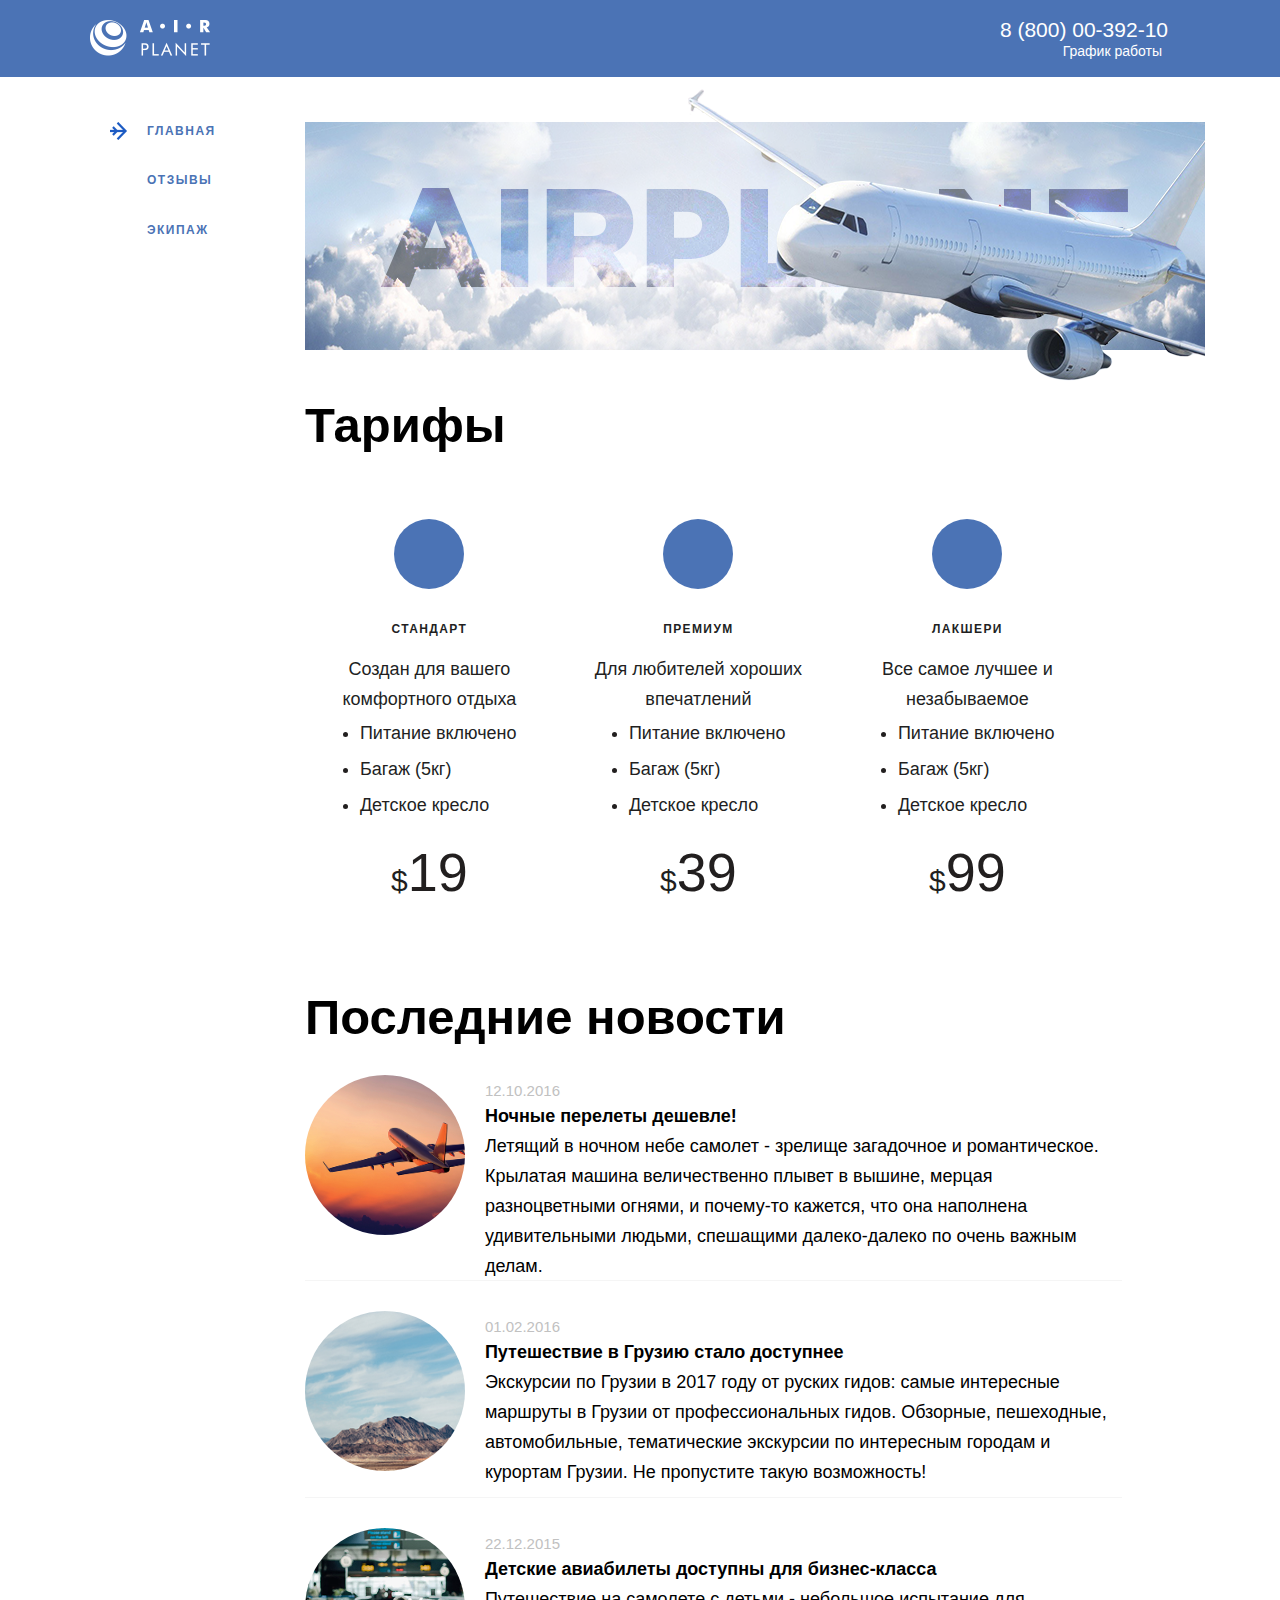
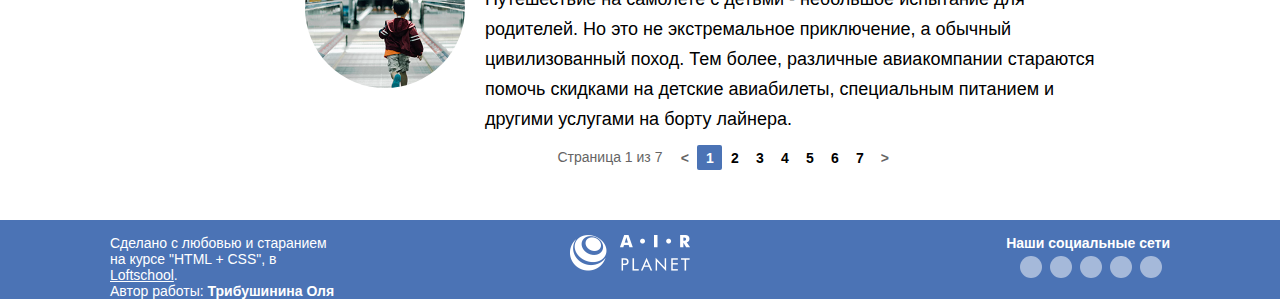
==== index.html @ 07556208 "rename" ====
<!DOCTYPE html>
<html lang="ru">
<head>
	<meta charset="UTF-8">
	<title>Main</title>
	<meta http-equiv="X-UA-Compatible" content="ie=edge">

	<meta name="viewport" content="width=1100, initial-scale=1.0">

	<link rel="stylesheet" href="css/main.css">
</head>
<body>
	<div class="wrapper">
		<header class="header">
			<div class="header__container">
				<div class="logo logo--header">
					<img class="logo__pic" src="img/logo.png" alt="логотип">
				</div>
				<address class="contacts">
					<div class="contacts__phone">
						<a class="phone-link" href="tel:+78000039210">8 (800) 00-392-10</a>
					</div>
					<div class="contacts__schedule">
						<button type="button" class="schedule-button">График работы</button>
						<!-- <div class="window">
							<p class="week">пн-вс: 09:00-20:00</p>
							<p class="break">обед 14:00-14:30</p>
						</div> -->
					</div>
				</address>	
			</div>
		</header>
		<div class="container">
			<aside class="sidebar">
				<nav class="menu">
					<ul class="menu__list">
						<li class="menu__item">
							<a href="index.html" class="menu__link-main">Главная</a>
						</li>
						<li class="menu__item">
							<a href="comments.html" class="menu__link-reviews">Отзывы</a>
						</li>
						<li class="menu__item">
							<a href="comments.html" class="menu__link-team">Экипаж</a>
						</li>
					</ul>
				</nav>
			</aside>
			<main class="maincontent">
				<figure class="maincontent__airplane-image"> 
					<img class="pic" src="img/airplane_cover.png" alt="самолет">
				</figure>
				<article class="maincontent__tariffs">
					<h1 class="maincontent__tariffs-title">Тарифы</h1>	
					<div class="maincontent__tariffs-list">
						<section class="section">
							<a href="#" class="section__link">
								<div class="section__image section__image--flower"></div>
								<h2 class="section__title">Стандарт</h2>
								<p class="section__text">Создан для вашего комфортного отдыха</p>
								<ul class="section__list">
									<li class="list-elem">Питание включено</li>
									<li class="list-elem">Багаж (5кг)</li>
									<li class="list-elem">Детское кресло</li>
								</ul>
								<div class="price"><span class="dollar">$</span>19</div>
							</a>
						</section>
						<section class="section">
							<a href="#" class="section__link">
								<div class="section__image section__image--star"></div>
								<h2 class="section__title">Премиум</h2>
								<p class="section__text">Для любителей хороших впечатлений</p>
								<ul class="section__list">
									<li class="list-elem">Питание включено</li>
									<li class="list-elem">Багаж (5кг)</li>
									<li class="list-elem">Детское кресло</li>
								</ul>
								<div class="price"><span class="dollar">$</span>39</div>
							</a>
						</section>
						<section class="section">
							<a href="#" class="section__link">
								<div class="section__image section__image--pallete"></div>
								<h2 class="section__title">Лакшери</h2>
								<p class="section__text">Все самое лучшее и незабываемое</p>
								<ul class="section__list">
									<li class="list-elem">Питание включено</li>
									<li class="list-elem">Багаж (5кг)</li>
									<li class="list-elem">Детское кресло</li>
								</ul>
								<div class="price"><span class="dollar">$</span>99</div>
							</a>
						</section>
					</div>
				</article>
				<article class="maincontent__news">
					<h3 class="maincontent__news-title">Последние новости</h3> 
					<section class="pattern-section pattern-section--border">
						<figure class="pattern-image">
							<img class="pattern-image__photo" src="img/nightflying.png" alt="ночной перелет">
						</figure>
						<figcaption class="pattern">
							<time datetime="12.10.2016" class="pattern__time">12.10.2016</time>
							<h4 class="pattern__title">Ночные перелеты дешевле!</h4>
							<p class="pattern__text">Летящий в ночном небе самолет - зрелище загадочное и романтическое. Крылатая машина величественно плывет в вышине, мерцая разноцветными огнями, и почему-то кажется, что она наполнена удивительными людьми, спешащими далеко-далеко по очень важным делам.</p>
						</figcaption>
					</section>
					<section class="pattern-section pattern-section--border">
						<figure class="pattern-image">
								<img class="pattern-image__photo" src="img/Georgia.png" alt="путешествие в Грузию">
							</figure>
						<figcaption class="pattern">
							<time datetime="01.02.2016" class="pattern__time">01.02.2016</time>
							<h4 class="pattern__title">Путешествие в Грузию стало доступнее</h4>
							<p class="pattern__text">Экскурсии по Грузии в 2017 году от руских гидов: самые интересные маршруты в Грузии от профессиональных гидов. Обзорные, пешеходные, автомобильные, тематические экскурсии по интересным городам и курортам Грузии. Не пропустите такую возможность!</p>
						</figcaption>
					</section>
					<section class="pattern-section">
						<figure class="pattern-image">
								<img class="pattern-image__photo" src="img/chlildrenTrip.png" alt="путешествие с детьми">
						</figure>
						<figcaption class="pattern">
							<time datetime="22.12.2015" class="pattern__time">22.12.2015</time>
							<h4 class="pattern__title">Детские авиабилеты доступны для бизнес-класса</h4>
							<p class="pattern__text">Путешествие на самолете с детьми - небольшое испытание для родителей. Но это не экстремальное приключение, а обычный цивилизованный поход. Тем более, различные авиакомпании стараются помочь скидками на детские авиабилеты, специальным питанием и другими услугами на борту лайнера.</p>
						</figcaption>
					</section>
				</article>
				<div class="pagination">
					<div class="pagination__pages">Страница 1 из 7</div>
					<div class="buttons">
						<ul class="buttons__list">
							<li class="item">
								<a href="#" class="item__link">
									<div class="item__link-block item__link-block--arrow">&lt;</div> 
								</a>
							</li>
							<li class="item">
								<a href="#" class="item__link">
									<div class="item__link-block item__link-block--active">1</div> 
								</a>
							</li>
							<li class="item">
								<a href="#" class="item__link">
								<div class="item__link-block">2</div> 
								</a>
							</li>
							<li class="item">
								<a href="#" class="item__link">
								<div class="item__link-block">3</div>
								</a>
							</li>
							<li class="item">
								<a href="#" class="item__link">
									<div class="item__link-block">4</div>
								</a>
							</li>
							<li class="item">
								<a href="#" class="item__link">
									<div class="item__link-block">5</div>
								</a>
							</li>
							<li class="item">
								<a href="#" class="item__link">
									<div class="item__link-block">6</div>
								</a>
							</li>
							<li class="item">
								<a href="#" class="item__link">
									<div class="item__link-block">7</div>
								</a>
							</li>
							<li class="item">
								<a href="#" class="item__link">
									<div class="item__link-block item__link-block--arrow">&gt;</div>
								</a>
							</li>
						</ul>
					</div>
				</div>
			</main>
		</div>		
		<footer class="footer">
			<div class="footer__container">
				<div class="about">
					<p class="about__text">Сделано с любовью и старанием на курсе "HTML + CSS", в <a class="loftschool" href="#">Loftschool</a>.<br> Автор работы: <span class="autor">Трибушинина Оля</span></p>
				</div>
				<figure class="logo logo--footer">
					<img src="img/logo.png" alt="логотип">
				</figure>
				<section class="social-contacts">
					<span class="social-list">Наши социальные сети</span>		
					<div class="social-icons">
						<ul class="icons">
							<li class="icons__item"><a class="site site--vkontacte" href="#"></a></li>
							<li class="icons__item"><a class="site site--facebook" href="#"></a></li>
							<li class="icons__item"><a class="site site--google" href="#"></a></li>
							<li class="icons__item"><a class="site site--twitter" href="#"></a></li>
							<li class="icons__item"><a class="site site--mail" href="#"></a></li>
						</ul>
					</div>
				</section>	
			</div>	
		</footer>
	</div>
	<script>document.write('<script src="http://' + (location.host || 'localhost').split(':')[0] + ':35729/livereload.js?snipver=1"></' + 'script>')</script>
</body>
</html>
---- css/main.css ----
@import url(layout/normalize.css);
@import url(layout/base.css);


@import url(blocks/header.css);
@import url(blocks/logo.css);
@import url(blocks/nav.css);
@import url(blocks/breadcrumbs.css);
@import url(blocks/desc.css);
@import url(blocks/title.css);
@import url(blocks/pagination.css);
@import url(blocks/booking.css);
@import url(blocks/reviews.css);
@import url(blocks/footer.css);
@import url(blocks/socials.css);
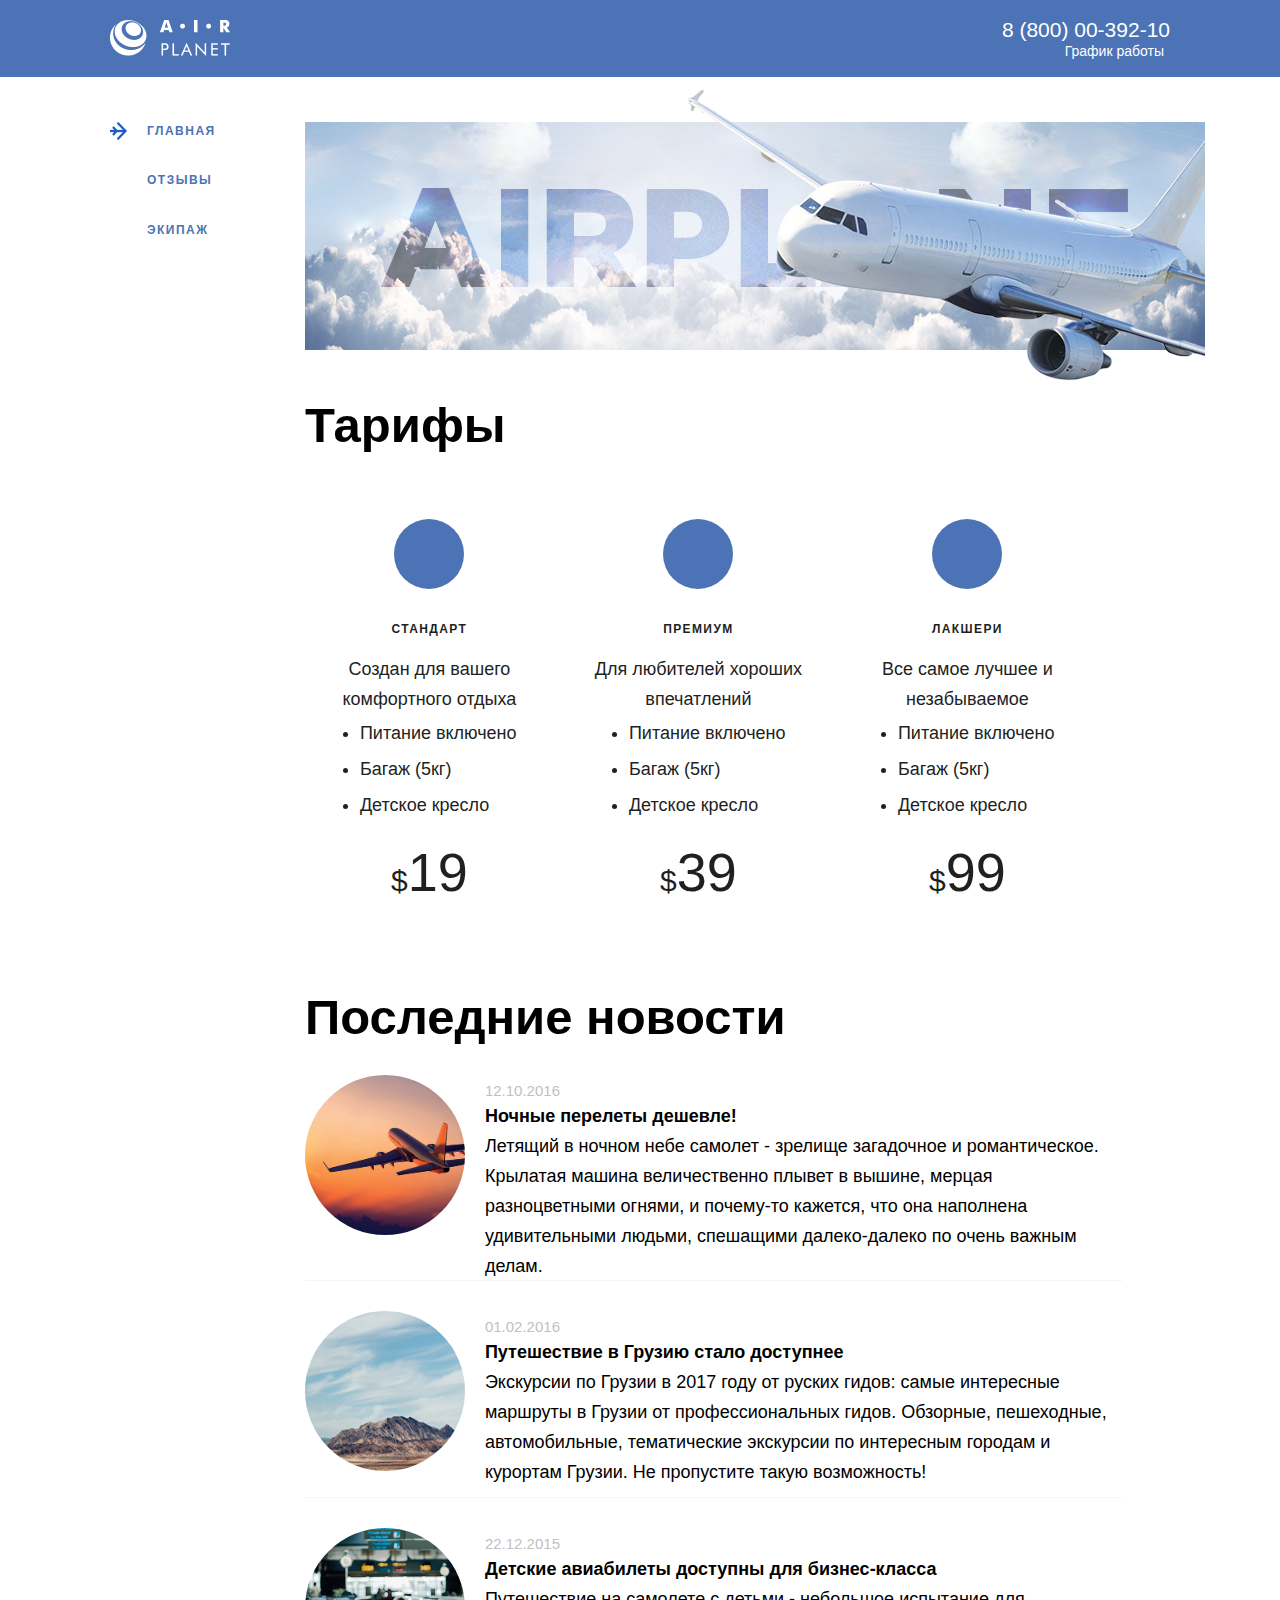
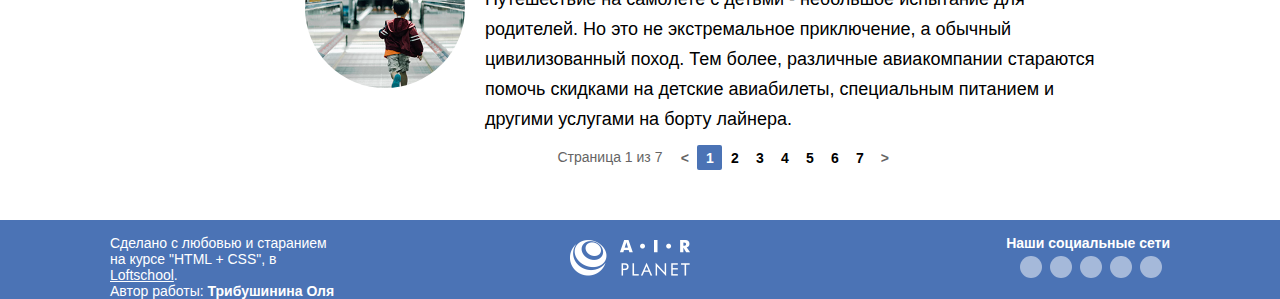
==== commit 4e203a48: "links-greyscale" ====
--- a/index.html
+++ b/index.html
@@ -14,18 +14,19 @@
 		<header class="header">
 			<div class="header__container">
 				<div class="logo logo--header">
-					<img class="logo__pic" src="img/logo.png" alt="логотип">
+					<a class="logo-link" href="index.html"><img class="logo__pic" src="img/logo.png" alt="логотип"></a>
 				</div>
 				<address class="contacts">
 					<div class="contacts__phone">
 						<a class="phone-link" href="tel:+78000039210">8 (800) 00-392-10</a>
 					</div>
 					<div class="contacts__schedule">
-						<button type="button" class="schedule-button">График работы</button>
-						<!-- <div class="window">
-							<p class="week">пн-вс: 09:00-20:00</p>
-							<p class="break">обед 14:00-14:30</p>
-						</div> -->
+						<button type="button" class="schedule-button">График работы
+							<div class="window">
+								<p class="week">пн-вс: 09:00-20:00</p>
+								<p class="break">обед 14:00-14:30</p>
+							</div>
+						</button>
 					</div>
 				</address>	
 			</div>
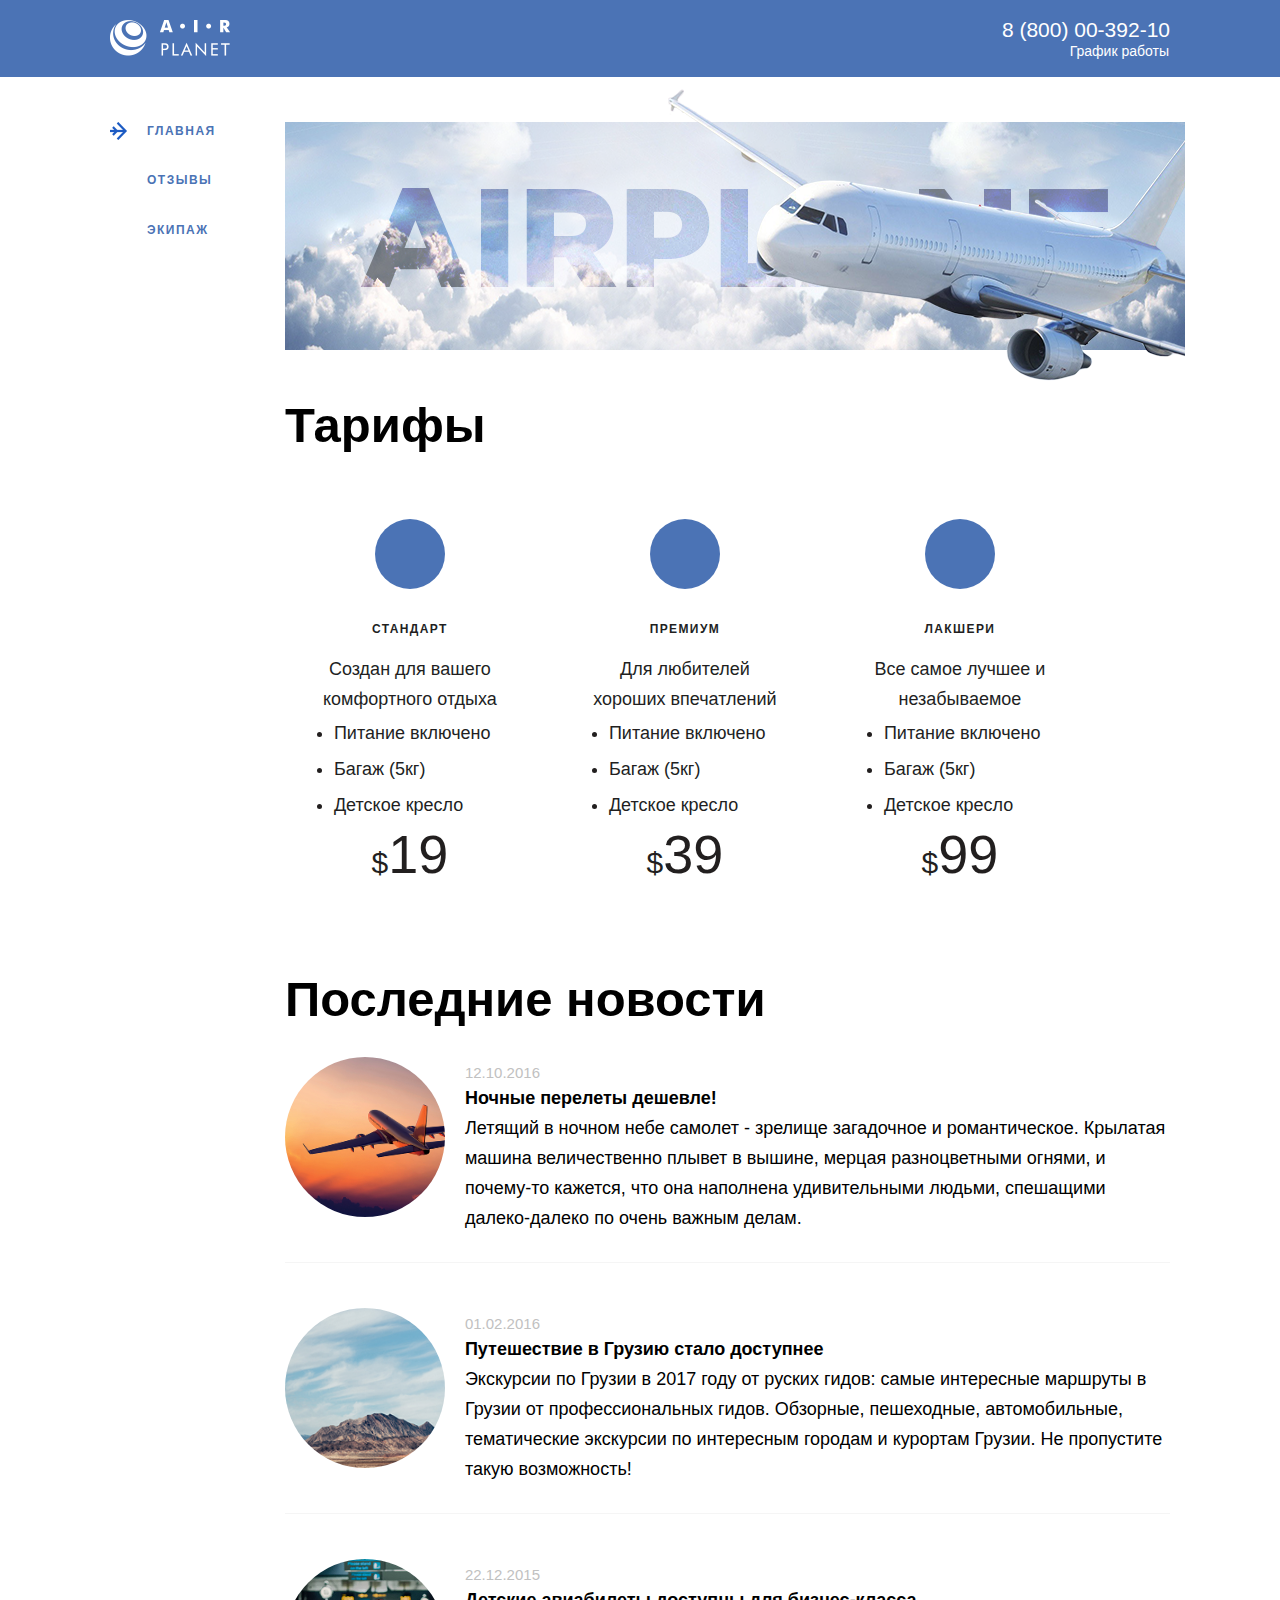
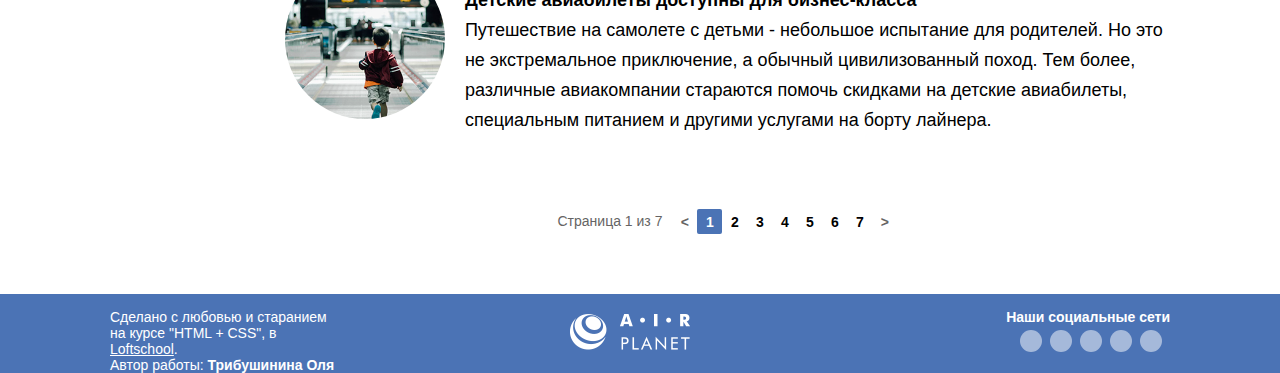
==== commit 83bec138: "smooth effect for shedule" ====
--- a/index.html
+++ b/index.html
@@ -117,7 +117,7 @@
 							<p class="pattern__text">Экскурсии по Грузии в 2017 году от руских гидов: самые интересные маршруты в Грузии от профессиональных гидов. Обзорные, пешеходные, автомобильные, тематические экскурсии по интересным городам и курортам Грузии. Не пропустите такую возможность!</p>
 						</figcaption>
 					</section>
-					<section class="pattern-section">
+					<section class="pattern-section pattern-section--border-none">
 						<figure class="pattern-image">
 								<img class="pattern-image__photo" src="img/chlildrenTrip.png" alt="путешествие с детьми">
 						</figure>
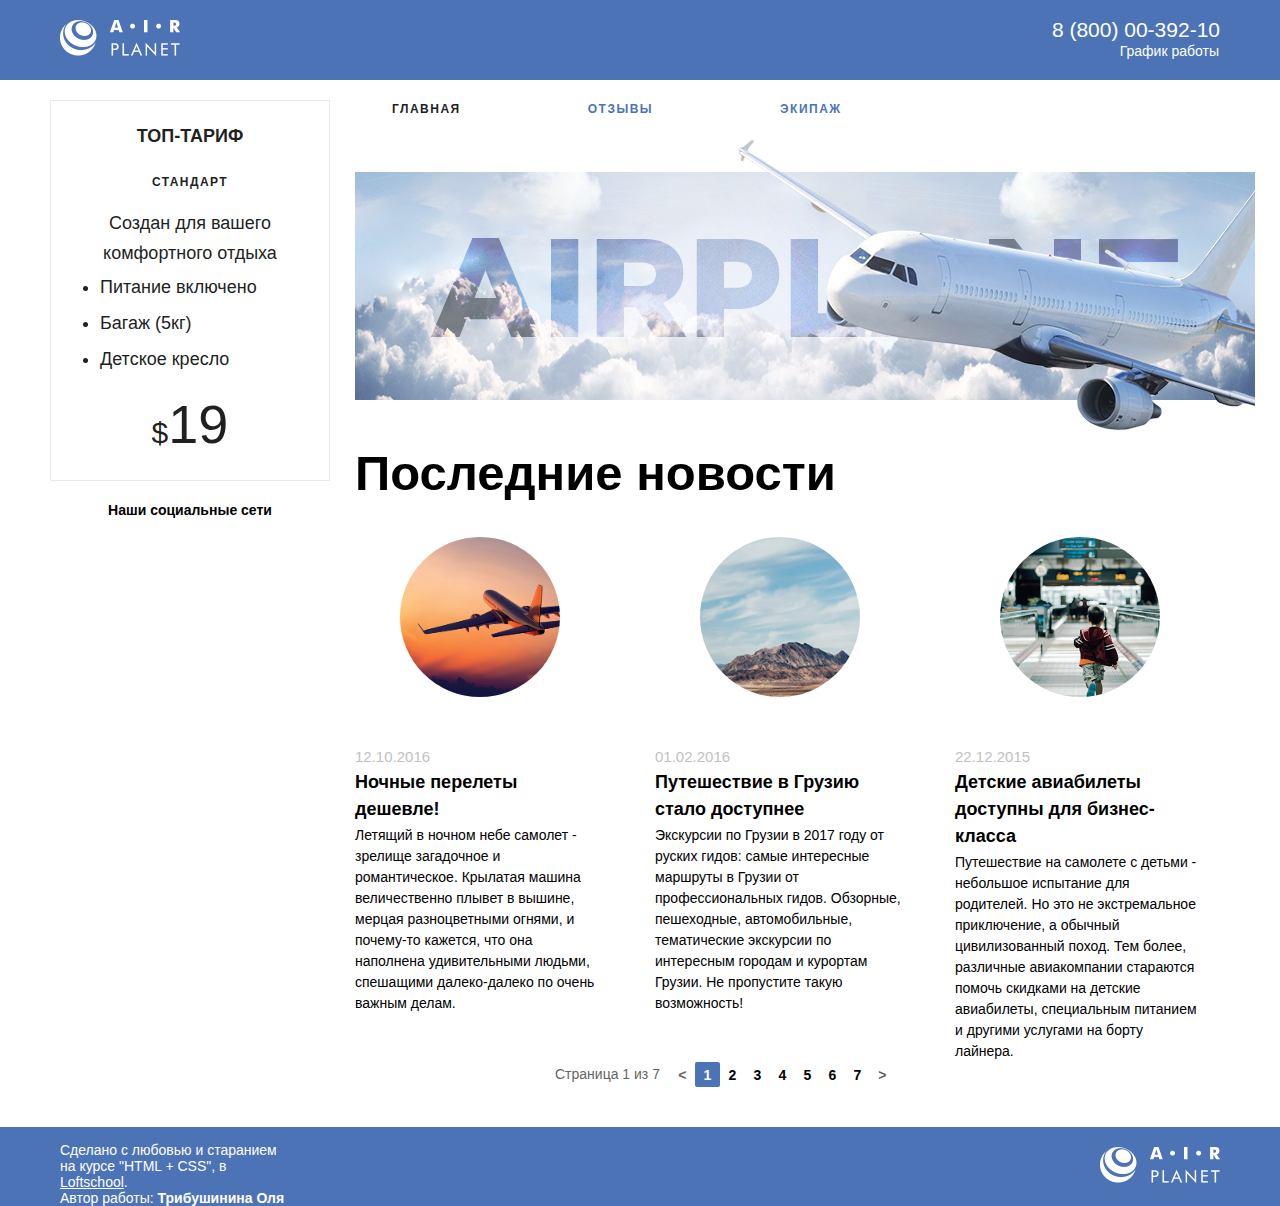
==== commit 6fb0495c: "another layout/mooved blocks" ====
--- a/index.html
+++ b/index.html
@@ -32,31 +32,10 @@
 			</div>
 		</header>
 		<div class="container">
-			<aside class="sidebar">
-				<nav class="menu">
-					<ul class="menu__list">
-						<li class="menu__item">
-							<a href="index.html" class="menu__link-main">Главная</a>
-						</li>
-						<li class="menu__item">
-							<a href="comments.html" class="menu__link-reviews">Отзывы</a>
-						</li>
-						<li class="menu__item">
-							<a href="comments.html" class="menu__link-team">Экипаж</a>
-						</li>
-					</ul>
-				</nav>
-			</aside>
-			<main class="maincontent">
-				<figure class="maincontent__airplane-image"> 
-					<img class="pic" src="img/airplane_cover.png" alt="самолет">
-				</figure>
-				<article class="maincontent__tariffs">
-					<h1 class="maincontent__tariffs-title">Тарифы</h1>	
-					<div class="maincontent__tariffs-list">
-						<section class="section">
+			<aside class="sidebar">  <!-- left -->
+			<section class="section">
 							<a href="#" class="section__link">
-								<div class="section__image section__image--flower"></div>
+								<h1 class="maincontent__tariffs-title">Топ-тариф</h1>
 								<h2 class="section__title">Стандарт</h2>
 								<p class="section__text">Создан для вашего комфортного отдыха</p>
 								<ul class="section__list">
@@ -67,37 +46,40 @@
 								<div class="price"><span class="dollar">$</span>19</div>
 							</a>
 						</section>
-						<section class="section">
-							<a href="#" class="section__link">
-								<div class="section__image section__image--star"></div>
-								<h2 class="section__title">Премиум</h2>
-								<p class="section__text">Для любителей хороших впечатлений</p>
-								<ul class="section__list">
-									<li class="list-elem">Питание включено</li>
-									<li class="list-elem">Багаж (5кг)</li>
-									<li class="list-elem">Детское кресло</li>
-								</ul>
-								<div class="price"><span class="dollar">$</span>39</div>
-							</a>
-						</section>
-						<section class="section">
-							<a href="#" class="section__link">
-								<div class="section__image section__image--pallete"></div>
-								<h2 class="section__title">Лакшери</h2>
-								<p class="section__text">Все самое лучшее и незабываемое</p>
-								<ul class="section__list">
-									<li class="list-elem">Питание включено</li>
-									<li class="list-elem">Багаж (5кг)</li>
-									<li class="list-elem">Детское кресло</li>
-								</ul>
-								<div class="price"><span class="dollar">$</span>99</div>
-							</a>
-						</section>
+			<section class="social-contacts">
+					<span class="social-list">Наши социальные сети</span>		
+					<div class="social-icons">
+						<ul class="icons">
+							<li class="icons__item"><a class="site site--vkontacte" href="#"></a></li>
+							<li class="icons__item"><a class="site site--facebook" href="#"></a></li>
+							<li class="icons__item"><a class="site site--google" href="#"></a></li>
+							<li class="icons__item"><a class="site site--twitter" href="#"></a></li>
+							<li class="icons__item"><a class="site site--mail" href="#"></a></li>
+						</ul>
 					</div>
-				</article>
+				</section>
+				</aside>
+			<main class="maincontent">
+				<nav class="menu">
+					<ul class="menu__list">
+						<li class="menu__item menu__item--disadled">
+							<a href="index.html" class="active active--main">Главная</a>
+						</li>
+						<li class="menu__item">
+							<a href="comments.html" class="menu__link menu__link--reviews">Отзывы</a>
+						</li>
+						<li class="menu__item">
+							<a href="comments.html" class="menu__link menu__link--team">Экипаж</a>
+						</li>
+					</ul>
+				</nav>	
+				<figure class="maincontent__airplane-image"> 
+					<img class="pic" src="img/airplane_cover.png" alt="самолет">
+				</figure>
+				<h3 class="maincontent__news-title">Последние новости</h3> 
 				<article class="maincontent__news">
-					<h3 class="maincontent__news-title">Последние новости</h3> 
-					<section class="pattern-section pattern-section--border">
+					
+					<section class="pattern-section pattern-section--vertical">
 						<figure class="pattern-image">
 							<img class="pattern-image__photo" src="img/nightflying.png" alt="ночной перелет">
 						</figure>
@@ -107,7 +89,7 @@
 							<p class="pattern__text">Летящий в ночном небе самолет - зрелище загадочное и романтическое. Крылатая машина величественно плывет в вышине, мерцая разноцветными огнями, и почему-то кажется, что она наполнена удивительными людьми, спешащими далеко-далеко по очень важным делам.</p>
 						</figcaption>
 					</section>
-					<section class="pattern-section pattern-section--border">
+					<section class="pattern-section pattern-section--vertical">
 						<figure class="pattern-image">
 								<img class="pattern-image__photo" src="img/Georgia.png" alt="путешествие в Грузию">
 							</figure>
@@ -117,11 +99,11 @@
 							<p class="pattern__text">Экскурсии по Грузии в 2017 году от руских гидов: самые интересные маршруты в Грузии от профессиональных гидов. Обзорные, пешеходные, автомобильные, тематические экскурсии по интересным городам и курортам Грузии. Не пропустите такую возможность!</p>
 						</figcaption>
 					</section>
-					<section class="pattern-section pattern-section--border-none">
+					<section class="pattern-section pattern-section--vertical">
 						<figure class="pattern-image">
 								<img class="pattern-image__photo" src="img/chlildrenTrip.png" alt="путешествие с детьми">
 						</figure>
-						<figcaption class="pattern">
+						<figcaption class="pattern pattern">
 							<time datetime="22.12.2015" class="pattern__time">22.12.2015</time>
 							<h4 class="pattern__title">Детские авиабилеты доступны для бизнес-класса</h4>
 							<p class="pattern__text">Путешествие на самолете с детьми - небольшое испытание для родителей. Но это не экстремальное приключение, а обычный цивилизованный поход. Тем более, различные авиакомпании стараются помочь скидками на детские авиабилеты, специальным питанием и другими услугами на борту лайнера.</p>
@@ -190,21 +172,9 @@
 				<figure class="logo logo--footer">
 					<img src="img/logo.png" alt="логотип">
 				</figure>
-				<section class="social-contacts">
-					<span class="social-list">Наши социальные сети</span>		
-					<div class="social-icons">
-						<ul class="icons">
-							<li class="icons__item"><a class="site site--vkontacte" href="#"></a></li>
-							<li class="icons__item"><a class="site site--facebook" href="#"></a></li>
-							<li class="icons__item"><a class="site site--google" href="#"></a></li>
-							<li class="icons__item"><a class="site site--twitter" href="#"></a></li>
-							<li class="icons__item"><a class="site site--mail" href="#"></a></li>
-						</ul>
-					</div>
-				</section>	
+				
 			</div>	
 		</footer>
 	</div>
-	<script>document.write('<script src="http://' + (location.host || 'localhost').split(':')[0] + ':35729/livereload.js?snipver=1"></' + 'script>')</script>
 </body>
 </html>--- a/css/main.css
+++ b/css/main.css
@@ -2,6 +2,7 @@
 @import url(layout/base.css);
 
 
+@import url(blocks/welcome.css);
 @import url(blocks/header.css);
 @import url(blocks/logo.css);
 @import url(blocks/nav.css);
@@ -12,4 +13,4 @@
 @import url(blocks/booking.css);
 @import url(blocks/reviews.css);
 @import url(blocks/footer.css);
-@import url(blocks/socials.css);+@import url(blocks/socials.css);
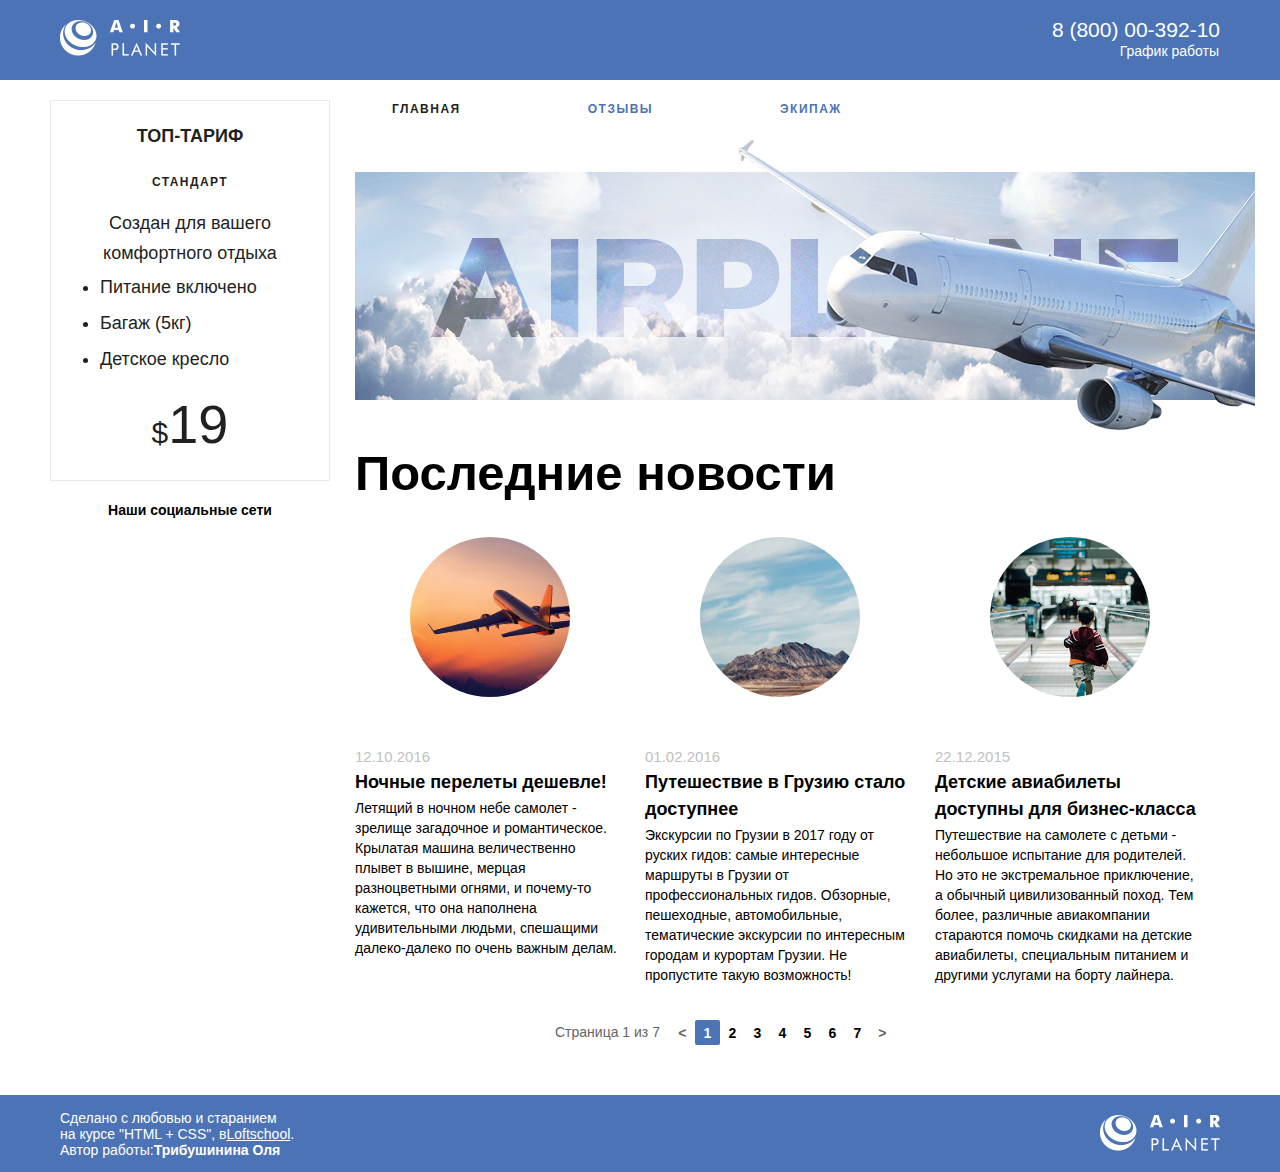
==== commit 7cd04df3: "layout is complete" ====
--- a/index.html
+++ b/index.html
@@ -23,6 +23,7 @@
 					<div class="contacts__schedule">
 						<button type="button" class="schedule-button">График работы
 							<div class="window">
+								<div class="triangle-up"></div>
 								<p class="week">пн-вс: 09:00-20:00</p>
 								<p class="break">обед 14:00-14:30</p>
 							</div>
@@ -32,21 +33,21 @@
 			</div>
 		</header>
 		<div class="container">
-			<aside class="sidebar">  <!-- left -->
-			<section class="section">
-							<a href="#" class="section__link">
-								<h1 class="maincontent__tariffs-title">Топ-тариф</h1>
-								<h2 class="section__title">Стандарт</h2>
-								<p class="section__text">Создан для вашего комфортного отдыха</p>
-								<ul class="section__list">
-									<li class="list-elem">Питание включено</li>
-									<li class="list-elem">Багаж (5кг)</li>
-									<li class="list-elem">Детское кресло</li>
-								</ul>
-								<div class="price"><span class="dollar">$</span>19</div>
-							</a>
-						</section>
-			<section class="social-contacts">
+			<aside class="sidebar">
+				<section class="section">
+					<a href="#" class="section__link">
+						<h1 class="maincontent__tariffs-title">Топ-тариф</h1>
+						<h2 class="section__title">Стандарт</h2>
+						<p class="section__text">Создан для вашего комфортного отдыха</p>
+						<ul class="section__list">
+							<li class="list-elem">Питание включено</li>
+							<li class="list-elem">Багаж (5кг)</li>
+							<li class="list-elem">Детское кресло</li>
+						</ul>
+						<div class="price"><span class="dollar">$</span>19</div>
+					</a>
+				</section>
+				<section class="social-contacts">
 					<span class="social-list">Наши социальные сети</span>		
 					<div class="social-icons">
 						<ul class="icons">
@@ -58,7 +59,7 @@
 						</ul>
 					</div>
 				</section>
-				</aside>
+			</aside>
 			<main class="maincontent">
 				<nav class="menu">
 					<ul class="menu__list">
@@ -76,40 +77,41 @@
 				<figure class="maincontent__airplane-image"> 
 					<img class="pic" src="img/airplane_cover.png" alt="самолет">
 				</figure>
-				<h3 class="maincontent__news-title">Последние новости</h3> 
-				<article class="maincontent__news">
-					
-					<section class="pattern-section pattern-section--vertical">
-						<figure class="pattern-image">
-							<img class="pattern-image__photo" src="img/nightflying.png" alt="ночной перелет">
-						</figure>
-						<figcaption class="pattern">
-							<time datetime="12.10.2016" class="pattern__time">12.10.2016</time>
-							<h4 class="pattern__title">Ночные перелеты дешевле!</h4>
-							<p class="pattern__text">Летящий в ночном небе самолет - зрелище загадочное и романтическое. Крылатая машина величественно плывет в вышине, мерцая разноцветными огнями, и почему-то кажется, что она наполнена удивительными людьми, спешащими далеко-далеко по очень важным делам.</p>
-						</figcaption>
-					</section>
-					<section class="pattern-section pattern-section--vertical">
-						<figure class="pattern-image">
-								<img class="pattern-image__photo" src="img/Georgia.png" alt="путешествие в Грузию">
+				<div class="maincontent__news-wrapper">
+					<h3 class="maincontent__news-title">Последние новости</h3> 
+					<article class="maincontent__news">
+						<section class="pattern-section pattern-section--vertical">
+							<figure class="pattern-image">
+								<img class="pattern-image__photo" src="img/nightflying.png" alt="ночной перелет">
 							</figure>
-						<figcaption class="pattern">
-							<time datetime="01.02.2016" class="pattern__time">01.02.2016</time>
-							<h4 class="pattern__title">Путешествие в Грузию стало доступнее</h4>
-							<p class="pattern__text">Экскурсии по Грузии в 2017 году от руских гидов: самые интересные маршруты в Грузии от профессиональных гидов. Обзорные, пешеходные, автомобильные, тематические экскурсии по интересным городам и курортам Грузии. Не пропустите такую возможность!</p>
-						</figcaption>
-					</section>
-					<section class="pattern-section pattern-section--vertical">
-						<figure class="pattern-image">
-								<img class="pattern-image__photo" src="img/chlildrenTrip.png" alt="путешествие с детьми">
-						</figure>
-						<figcaption class="pattern pattern">
-							<time datetime="22.12.2015" class="pattern__time">22.12.2015</time>
-							<h4 class="pattern__title">Детские авиабилеты доступны для бизнес-класса</h4>
-							<p class="pattern__text">Путешествие на самолете с детьми - небольшое испытание для родителей. Но это не экстремальное приключение, а обычный цивилизованный поход. Тем более, различные авиакомпании стараются помочь скидками на детские авиабилеты, специальным питанием и другими услугами на борту лайнера.</p>
-						</figcaption>
-					</section>
-				</article>
+							<figcaption class="pattern">
+								<time datetime="12.10.2016" class="pattern__time">12.10.2016</time>
+								<h4 class="pattern__title">Ночные перелеты дешевле!</h4>
+								<p class="pattern__text">Летящий в ночном небе самолет - зрелище загадочное и романтическое. Крылатая машина величественно плывет в вышине, мерцая разноцветными огнями, и почему-то кажется, что она наполнена удивительными людьми, спешащими далеко-далеко по очень важным делам.</p>
+							</figcaption>
+						</section>
+						<section class="pattern-section pattern-section--vertical">
+							<figure class="pattern-image">
+									<img class="pattern-image__photo" src="img/Georgia.png" alt="путешествие в Грузию">
+								</figure>
+							<figcaption class="pattern">
+								<time datetime="01.02.2016" class="pattern__time">01.02.2016</time>
+								<h4 class="pattern__title">Путешествие в Грузию стало доступнее</h4>
+								<p class="pattern__text">Экскурсии по Грузии в 2017 году от руских гидов: самые интересные маршруты в Грузии от профессиональных гидов. Обзорные, пешеходные, автомобильные, тематические экскурсии по интересным городам и курортам Грузии. Не пропустите такую возможность!</p>
+							</figcaption>
+						</section>
+						<section class="pattern-section pattern-section--vertical">
+							<figure class="pattern-image">
+									<img class="pattern-image__photo" src="img/chlildrenTrip.png" alt="путешествие с детьми">
+							</figure>
+							<figcaption class="pattern pattern">
+								<time datetime="22.12.2015" class="pattern__time">22.12.2015</time>
+								<h4 class="pattern__title">Детские авиабилеты доступны для бизнес-класса</h4>
+								<p class="pattern__text">Путешествие на самолете с детьми - небольшое испытание для родителей. Но это не экстремальное приключение, а обычный цивилизованный поход. Тем более, различные авиакомпании стараются помочь скидками на детские авиабилеты, специальным питанием и другими услугами на борту лайнера.</p>
+							</figcaption>
+						</section>
+					</article>
+				</div>
 				<div class="pagination">
 					<div class="pagination__pages">Страница 1 из 7</div>
 					<div class="buttons">
@@ -167,12 +169,11 @@
 		<footer class="footer">
 			<div class="footer__container">
 				<div class="about">
-					<p class="about__text">Сделано с любовью и старанием на курсе "HTML + CSS", в <a class="loftschool" href="#">Loftschool</a>.<br> Автор работы: <span class="autor">Трибушинина Оля</span></p>
+					<p class="about__text">Сделано с любовью и старанием на курсе "HTML + CSS", в<a class="loftschool" href="#">Loftschool</a>.<br> Автор работы:<span class="autor">Трибушинина Оля</span></p>
 				</div>
 				<figure class="logo logo--footer">
 					<img src="img/logo.png" alt="логотип">
 				</figure>
-				
 			</div>	
 		</footer>
 	</div>
--- a/css/main.css
+++ b/css/main.css
@@ -11,6 +11,6 @@
 @import url(blocks/title.css);
 @import url(blocks/pagination.css);
 @import url(blocks/booking.css);
-@import url(blocks/reviews.css);
+@import url(blocks/form.css);
 @import url(blocks/footer.css);
 @import url(blocks/socials.css);
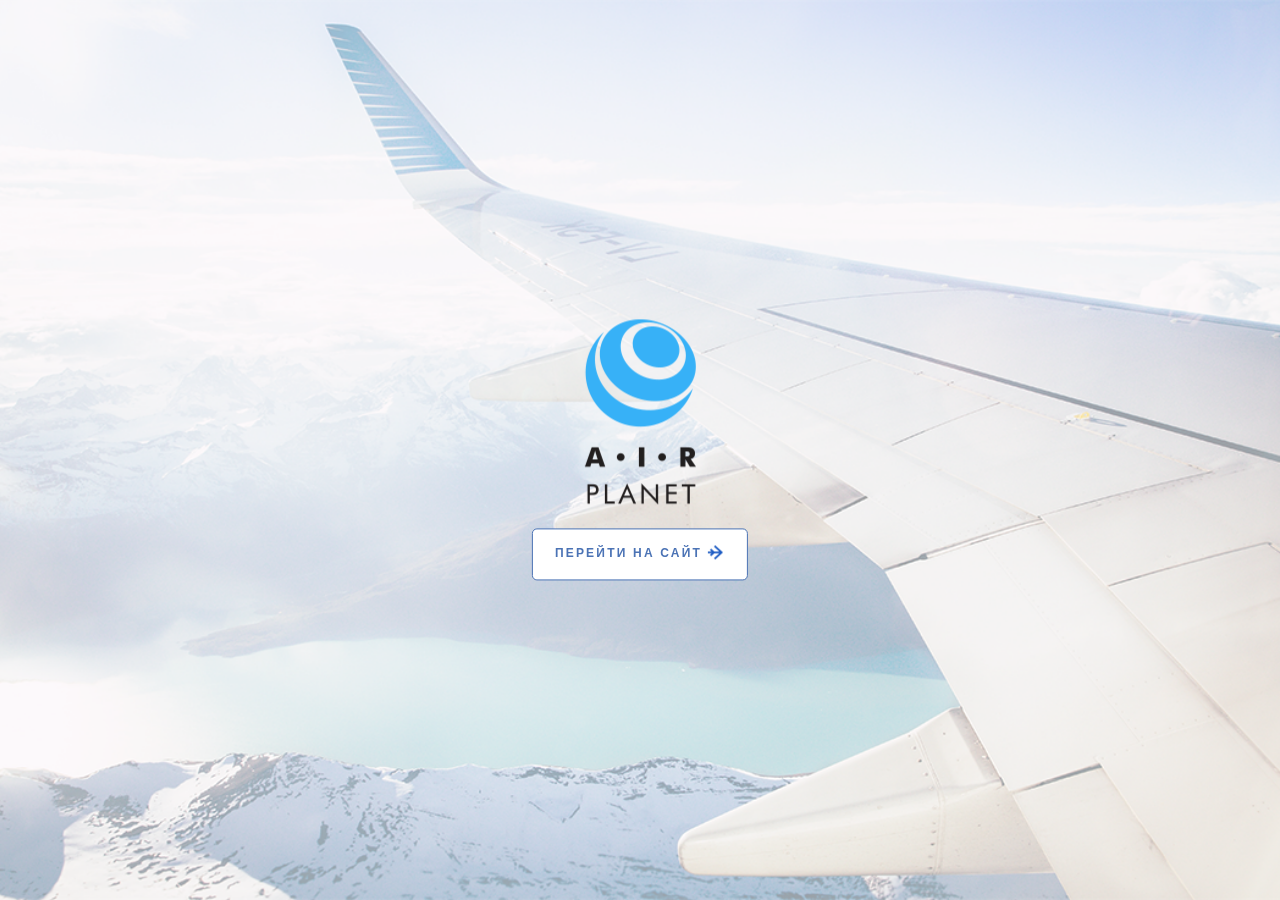
==== commit 5bee02c2: "rename main file" ====
--- a/index.html
+++ b/index.html
@@ -2,7 +2,8 @@
 <html lang="ru">
 <head>
 	<meta charset="UTF-8">
-	<title>Main</title>
+	<title>Airplanet</title>
+
 	<meta http-equiv="X-UA-Compatible" content="ie=edge">
 
 	<meta name="viewport" content="width=1100, initial-scale=1.0">
@@ -10,172 +11,15 @@
 	<link rel="stylesheet" href="css/main.css">
 </head>
 <body>
-	<div class="wrapper">
-		<header class="header">
-			<div class="header__container">
-				<div class="logo logo--header">
-					<a class="logo-link" href="index.html"><img class="logo__pic" src="img/logo.png" alt="логотип"></a>
+	<div class="wrapper wrapper--intro">
+		<div class="welcome">
+			<div class="welcome_container">
+				<div class="welcome_logo">
+				<img class="welcome__logo-picture" src="img/logo_intro.png" alt="логотип">
 				</div>
-				<address class="contacts">
-					<div class="contacts__phone">
-						<a class="phone-link" href="tel:+78000039210">8 (800) 00-392-10</a>
-					</div>
-					<div class="contacts__schedule">
-						<button type="button" class="schedule-button">График работы
-							<div class="window">
-								<div class="triangle-up"></div>
-								<p class="week">пн-вс: 09:00-20:00</p>
-								<p class="break">обед 14:00-14:30</p>
-							</div>
-						</button>
-					</div>
-				</address>	
+				<a href="index.html" class="welcome_link">Перейти на сайт</a>
 			</div>
-		</header>
-		<div class="container">
-			<aside class="sidebar">
-				<section class="section">
-					<a href="#" class="section__link">
-						<h1 class="maincontent__tariffs-title">Топ-тариф</h1>
-						<h2 class="section__title">Стандарт</h2>
-						<p class="section__text">Создан для вашего комфортного отдыха</p>
-						<ul class="section__list">
-							<li class="list-elem">Питание включено</li>
-							<li class="list-elem">Багаж (5кг)</li>
-							<li class="list-elem">Детское кресло</li>
-						</ul>
-						<div class="price"><span class="dollar">$</span>19</div>
-					</a>
-				</section>
-				<section class="social-contacts">
-					<span class="social-list">Наши социальные сети</span>		
-					<div class="social-icons">
-						<ul class="icons">
-							<li class="icons__item"><a class="site site--vkontacte" href="#"></a></li>
-							<li class="icons__item"><a class="site site--facebook" href="#"></a></li>
-							<li class="icons__item"><a class="site site--google" href="#"></a></li>
-							<li class="icons__item"><a class="site site--twitter" href="#"></a></li>
-							<li class="icons__item"><a class="site site--mail" href="#"></a></li>
-						</ul>
-					</div>
-				</section>
-			</aside>
-			<main class="maincontent">
-				<nav class="menu">
-					<ul class="menu__list">
-						<li class="menu__item menu__item--disadled">
-							<a href="index.html" class="active active--main">Главная</a>
-						</li>
-						<li class="menu__item">
-							<a href="comments.html" class="menu__link menu__link--reviews">Отзывы</a>
-						</li>
-						<li class="menu__item">
-							<a href="comments.html" class="menu__link menu__link--team">Экипаж</a>
-						</li>
-					</ul>
-				</nav>	
-				<figure class="maincontent__airplane-image"> 
-					<img class="pic" src="img/airplane_cover.png" alt="самолет">
-				</figure>
-				<div class="maincontent__news-wrapper">
-					<h3 class="maincontent__news-title">Последние новости</h3> 
-					<article class="maincontent__news">
-						<section class="pattern-section pattern-section--vertical">
-							<figure class="pattern-image">
-								<img class="pattern-image__photo" src="img/nightflying.png" alt="ночной перелет">
-							</figure>
-							<figcaption class="pattern">
-								<time datetime="12.10.2016" class="pattern__time">12.10.2016</time>
-								<h4 class="pattern__title">Ночные перелеты дешевле!</h4>
-								<p class="pattern__text">Летящий в ночном небе самолет - зрелище загадочное и романтическое. Крылатая машина величественно плывет в вышине, мерцая разноцветными огнями, и почему-то кажется, что она наполнена удивительными людьми, спешащими далеко-далеко по очень важным делам.</p>
-							</figcaption>
-						</section>
-						<section class="pattern-section pattern-section--vertical">
-							<figure class="pattern-image">
-									<img class="pattern-image__photo" src="img/Georgia.png" alt="путешествие в Грузию">
-								</figure>
-							<figcaption class="pattern">
-								<time datetime="01.02.2016" class="pattern__time">01.02.2016</time>
-								<h4 class="pattern__title">Путешествие в Грузию стало доступнее</h4>
-								<p class="pattern__text">Экскурсии по Грузии в 2017 году от руских гидов: самые интересные маршруты в Грузии от профессиональных гидов. Обзорные, пешеходные, автомобильные, тематические экскурсии по интересным городам и курортам Грузии. Не пропустите такую возможность!</p>
-							</figcaption>
-						</section>
-						<section class="pattern-section pattern-section--vertical">
-							<figure class="pattern-image">
-									<img class="pattern-image__photo" src="img/chlildrenTrip.png" alt="путешествие с детьми">
-							</figure>
-							<figcaption class="pattern pattern">
-								<time datetime="22.12.2015" class="pattern__time">22.12.2015</time>
-								<h4 class="pattern__title">Детские авиабилеты доступны для бизнес-класса</h4>
-								<p class="pattern__text">Путешествие на самолете с детьми - небольшое испытание для родителей. Но это не экстремальное приключение, а обычный цивилизованный поход. Тем более, различные авиакомпании стараются помочь скидками на детские авиабилеты, специальным питанием и другими услугами на борту лайнера.</p>
-							</figcaption>
-						</section>
-					</article>
-				</div>
-				<div class="pagination">
-					<div class="pagination__pages">Страница 1 из 7</div>
-					<div class="buttons">
-						<ul class="buttons__list">
-							<li class="item">
-								<a href="#" class="item__link">
-									<div class="item__link-block item__link-block--arrow">&lt;</div> 
-								</a>
-							</li>
-							<li class="item">
-								<a href="#" class="item__link">
-									<div class="item__link-block item__link-block--active">1</div> 
-								</a>
-							</li>
-							<li class="item">
-								<a href="#" class="item__link">
-								<div class="item__link-block">2</div> 
-								</a>
-							</li>
-							<li class="item">
-								<a href="#" class="item__link">
-								<div class="item__link-block">3</div>
-								</a>
-							</li>
-							<li class="item">
-								<a href="#" class="item__link">
-									<div class="item__link-block">4</div>
-								</a>
-							</li>
-							<li class="item">
-								<a href="#" class="item__link">
-									<div class="item__link-block">5</div>
-								</a>
-							</li>
-							<li class="item">
-								<a href="#" class="item__link">
-									<div class="item__link-block">6</div>
-								</a>
-							</li>
-							<li class="item">
-								<a href="#" class="item__link">
-									<div class="item__link-block">7</div>
-								</a>
-							</li>
-							<li class="item">
-								<a href="#" class="item__link">
-									<div class="item__link-block item__link-block--arrow">&gt;</div>
-								</a>
-							</li>
-						</ul>
-					</div>
-				</div>
-			</main>
-		</div>		
-		<footer class="footer">
-			<div class="footer__container">
-				<div class="about">
-					<p class="about__text">Сделано с любовью и старанием на курсе "HTML + CSS", в<a class="loftschool" href="#">Loftschool</a>.<br> Автор работы:<span class="autor">Трибушинина Оля</span></p>
-				</div>
-				<figure class="logo logo--footer">
-					<img src="img/logo.png" alt="логотип">
-				</figure>
-			</div>	
-		</footer>
+		</div>	
 	</div>
 </body>
 </html>